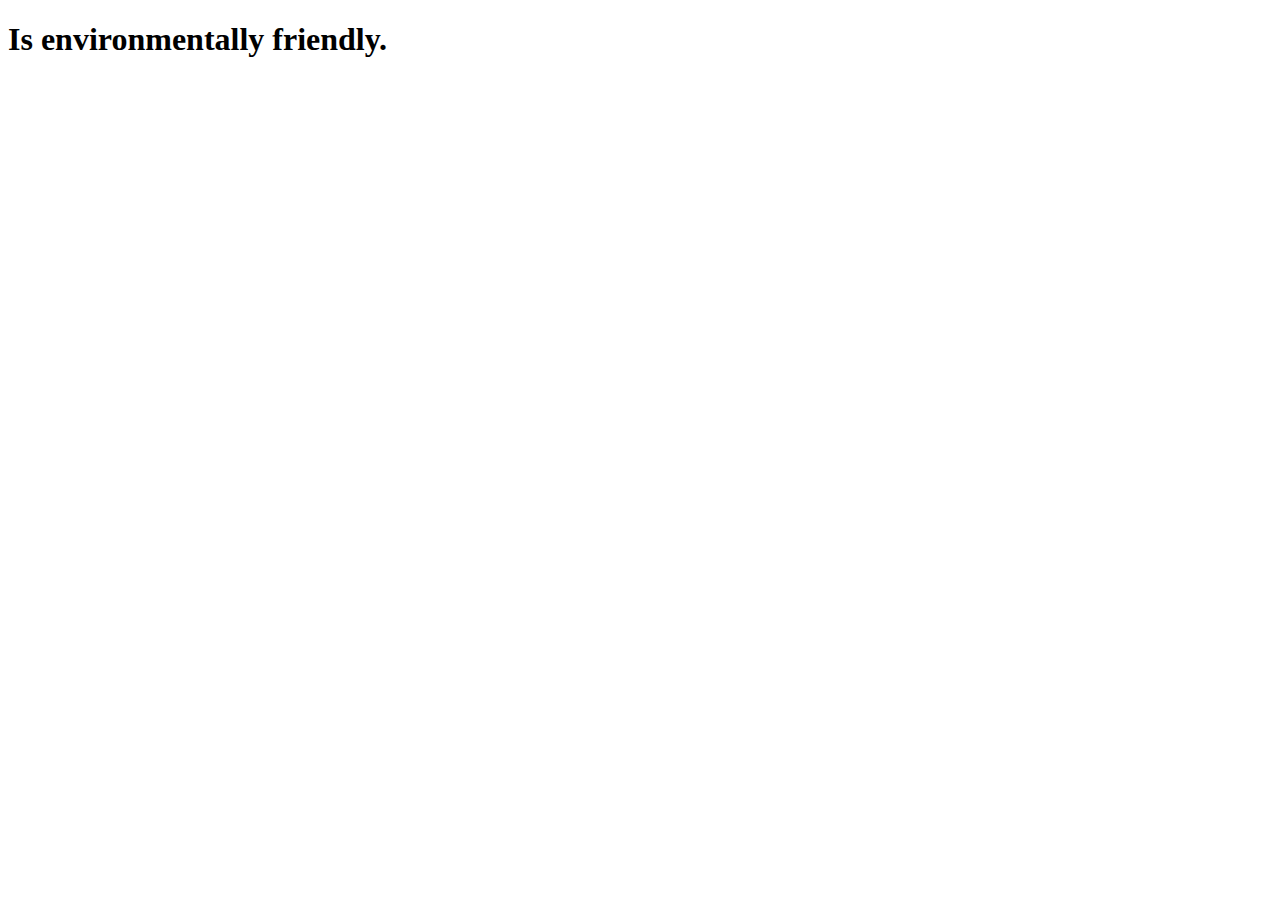
==== site/index10.html @ 8b733d54 "new pages for each principle are created" ====
<!DOCTYPE html>
<html lang="en">
<head>
  <meta charset="UTF-8">
  <meta name="viewport" content="width=device-width, initial-scale=1.0">
  <title>Is environmentally friendly.</title>
</head>
<body>
  <h1>Is environmentally friendly.</h1>

</body>
</html>
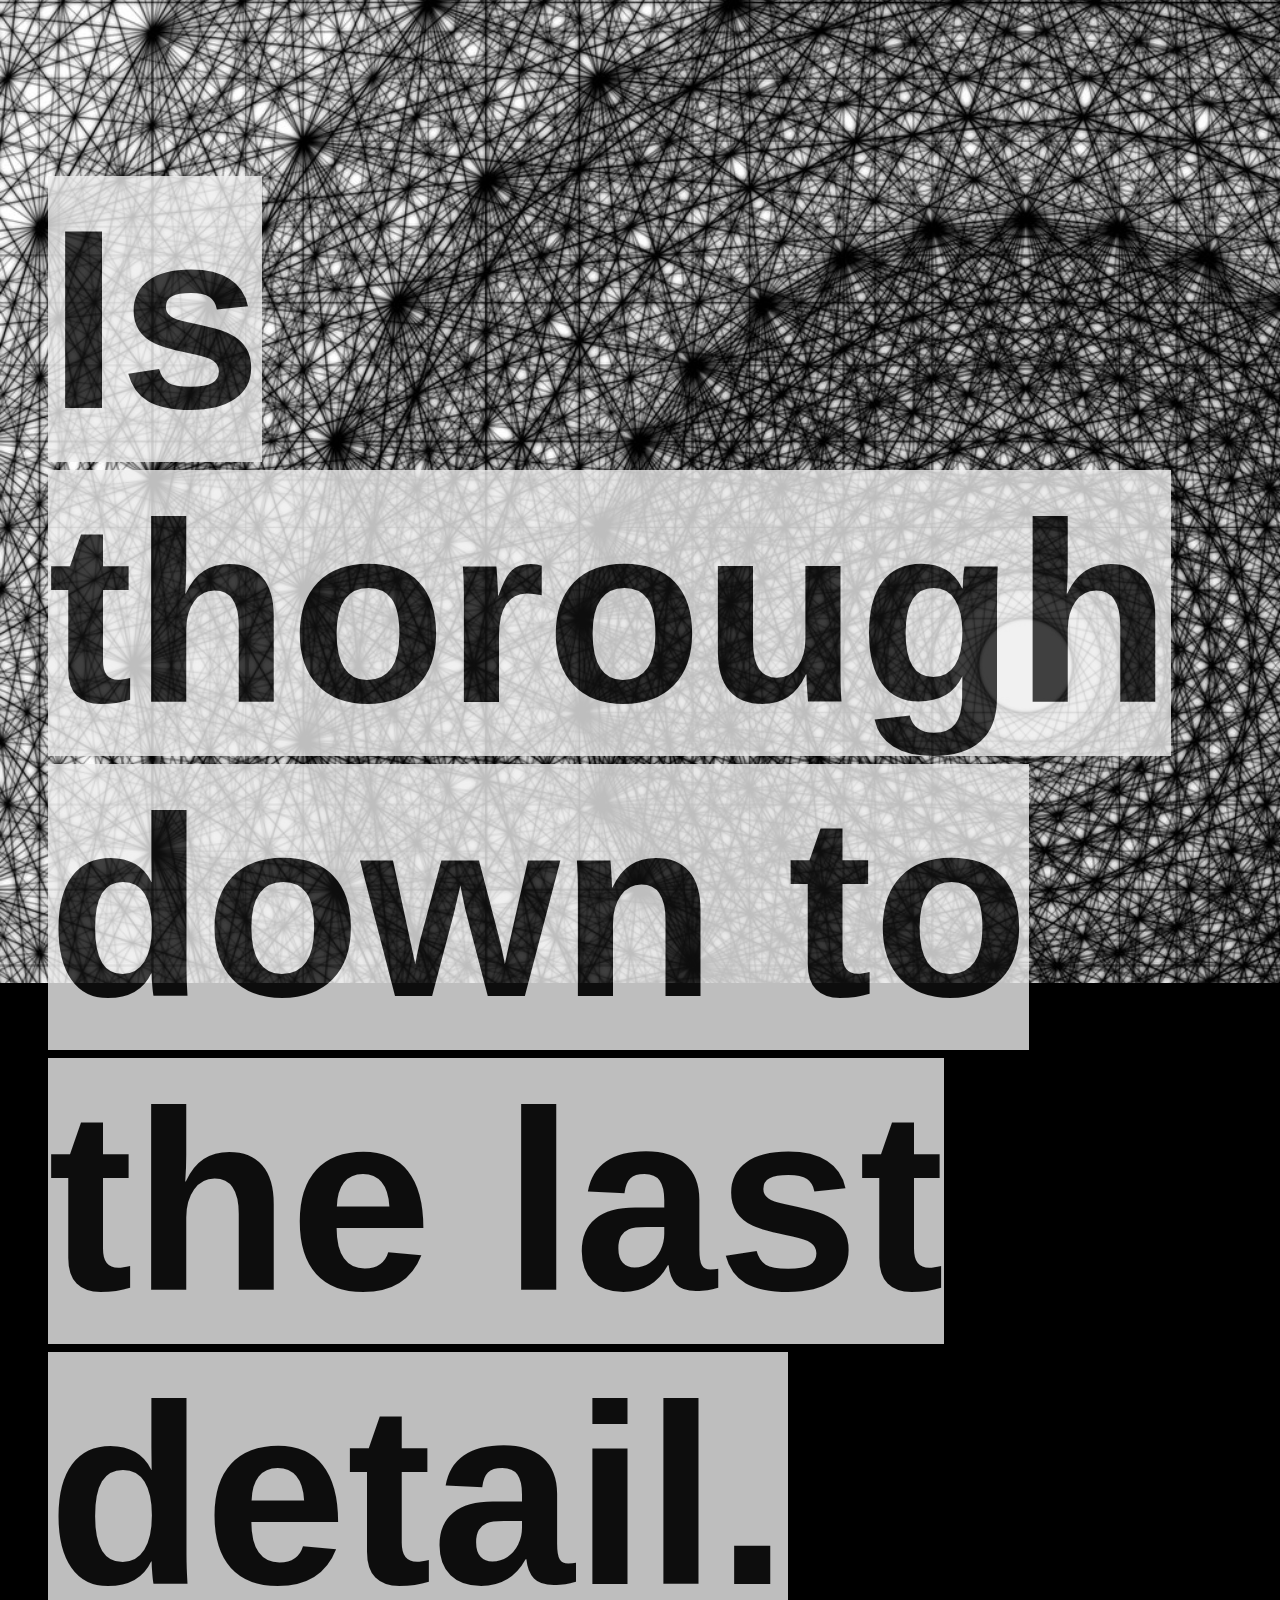
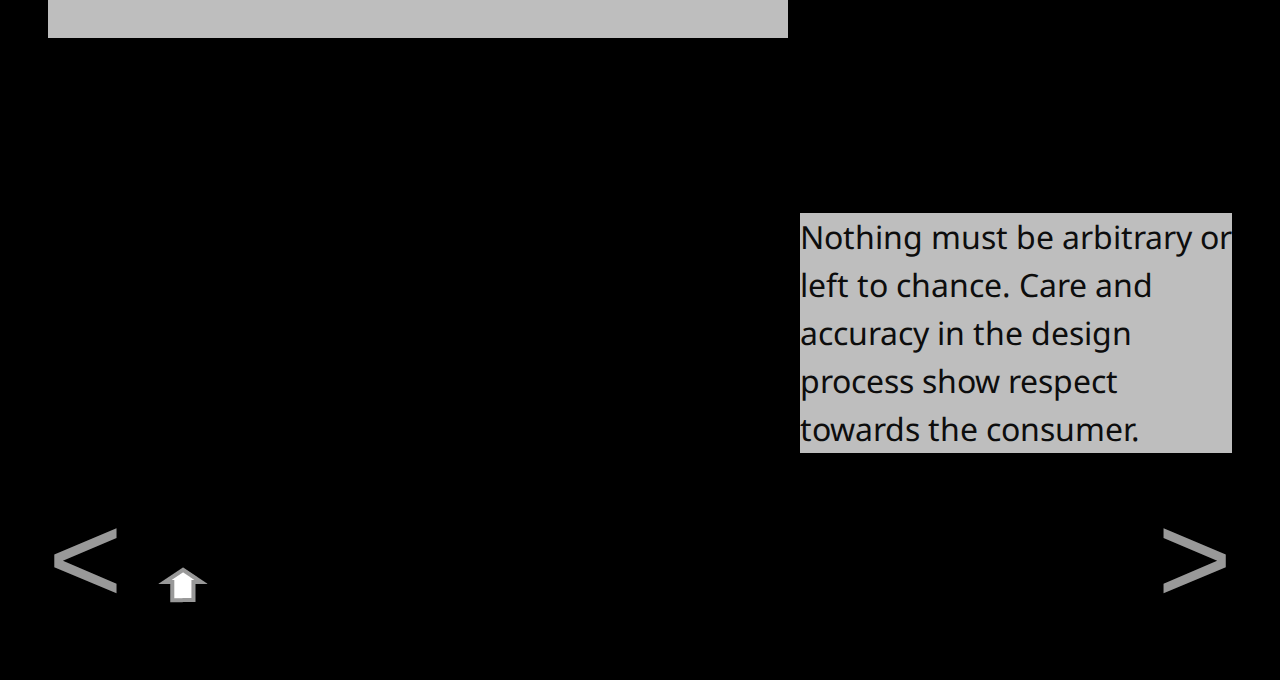
==== commit fd42aa30: "index9 copied on index10" ====
--- a/site/index10.html
+++ b/site/index10.html
@@ -1,12 +1,28 @@
 <!DOCTYPE html>
-<html lang="en">
+<html style="background: no-repeat url(img/8-jared-tarbell.jpeg) center/100% #000 fixed;" lang="en">
 <head>
   <meta charset="UTF-8">
   <meta name="viewport" content="width=device-width, initial-scale=1.0">
-  <title>Is environmentally friendly.</title>
+  <title>Is thorough down to the last detail.</title>
+  <link rel="preconnect" href="https://fonts.googleapis.com">
+  <link rel="preconnect" href="https://fonts.gstatic.com" crossorigin>
+  <link href="https://fonts.googleapis.com/css2?family=Noto+Sans&display=swap" rel="stylesheet">
+  <link href="css/reset.css" rel="stylesheet"><!-- DO NOT EDIT THIS LINE. -->
+  <link href="css/style.css" rel="stylesheet">
 </head>
 <body>
-  <h1>Is environmentally friendly.</h1>
-
+  <header>
+  <h1><span class="highlight">Is thorough down to the last detail.</span></h1>
+  </header>
+  <main>
+  <p class="highlight">
+  Nothing must be arbitrary or left to chance. Care and accuracy in the design process show respect towards the consumer.
+  </p>
+  </main>
+  <nav>
+    <a href="index8.html">&lt;</a>
+    <a href="index10.html" class="leftaline">&gt;</a>
+    <a href="index.html"><img src="img/index.png" alt=""></a>
+  </nav>
 </body>
 </html>
--- a/site/css/style.css
+++ b/site/css/style.css
@@ -0,0 +1,61 @@
+@font-face {
+  font-family: 'BebasNeue-book';
+  src: url('BebasNeue-Book.ttf') format("truetype");
+}
+
+a {
+  color: #999;
+  text-decoration: none;
+}
+
+body {
+  font-family: 'BebasNeue-book', sans-serif;
+  margin: 3rem;
+  font-size: 8rem;
+  color: #aaa;
+}
+
+h2 {
+  margin-left: 47rem;
+}
+
+p {
+  margin-left: 47rem;
+  font: 2rem / 1.5 'noto sans', sans-serif;
+  color: #aaa;
+}
+
+img {
+  text-align: center;
+  margin: 0 auto;
+}
+
+.leftaline {
+  float: right;
+}
+
+.highlight {
+  color: #111;
+  background-color: #eee;
+  opacity: .8;
+}
+
+.titlewithtext {
+  margin-left: 47rem;
+}
+
+.opacity {
+  opacity: .3;
+}
+
+#titleasbody{
+  font-family: 'BebasNeue-book', sans-serif;
+  text-align: left;
+  font-size: 8rem;
+  color: #555;
+  text-shadow: 0rem 0rem 1rem #555;
+}
+
+#blacktext {
+  color: #000;
+}
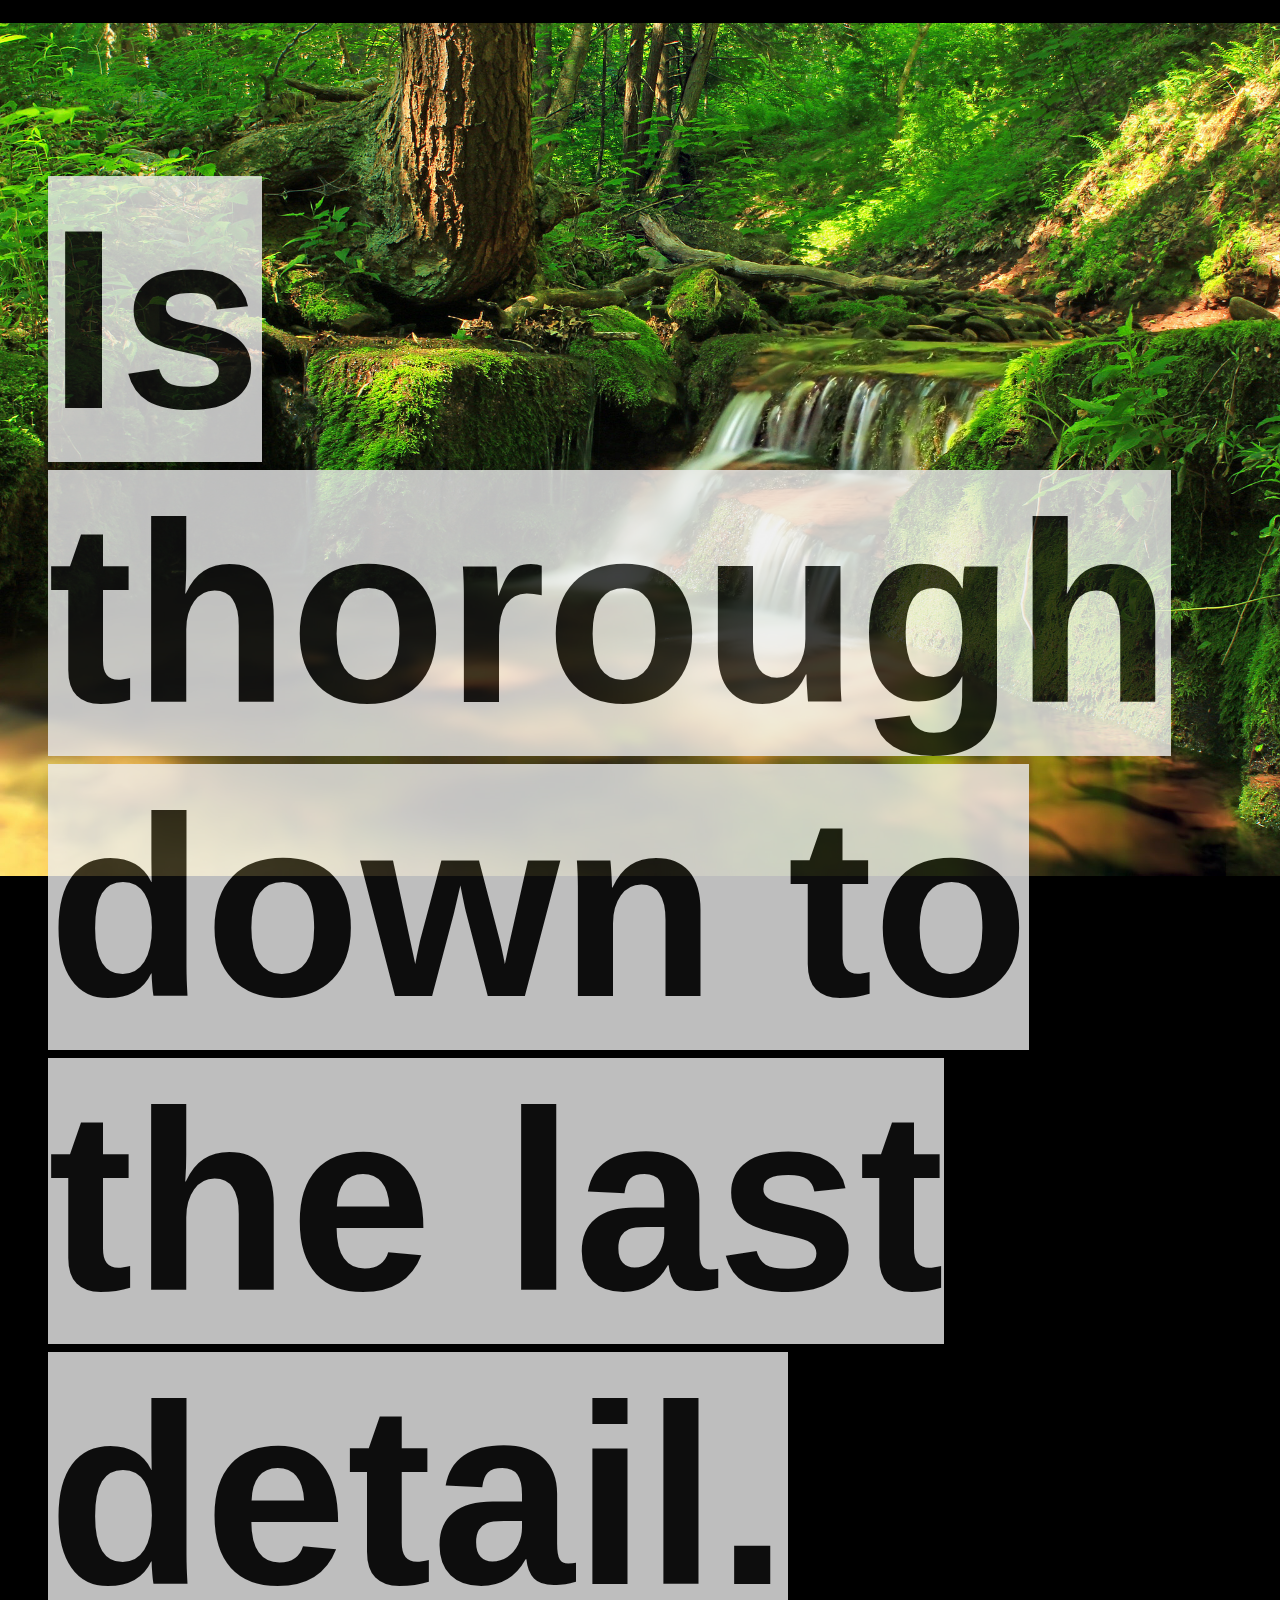
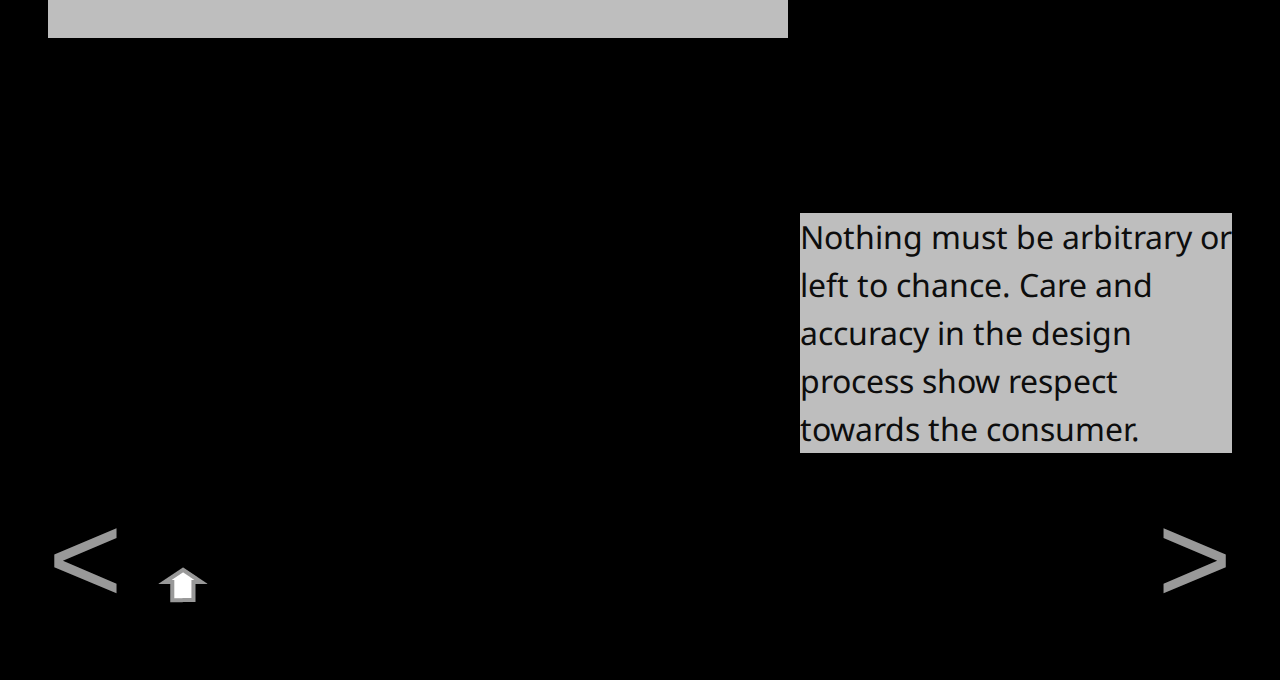
==== commit a9c01345: "bg changed" ====
--- a/site/index10.html
+++ b/site/index10.html
@@ -1,5 +1,5 @@
 <!DOCTYPE html>
-<html style="background: no-repeat url(img/8-jared-tarbell.jpeg) center/100% #000 fixed;" lang="en">
+<html style="background: no-repeat url(img/9-gpa-photo-archive.jpg) center/100% #000 fixed;" lang="en">
 <head>
   <meta charset="UTF-8">
   <meta name="viewport" content="width=device-width, initial-scale=1.0">
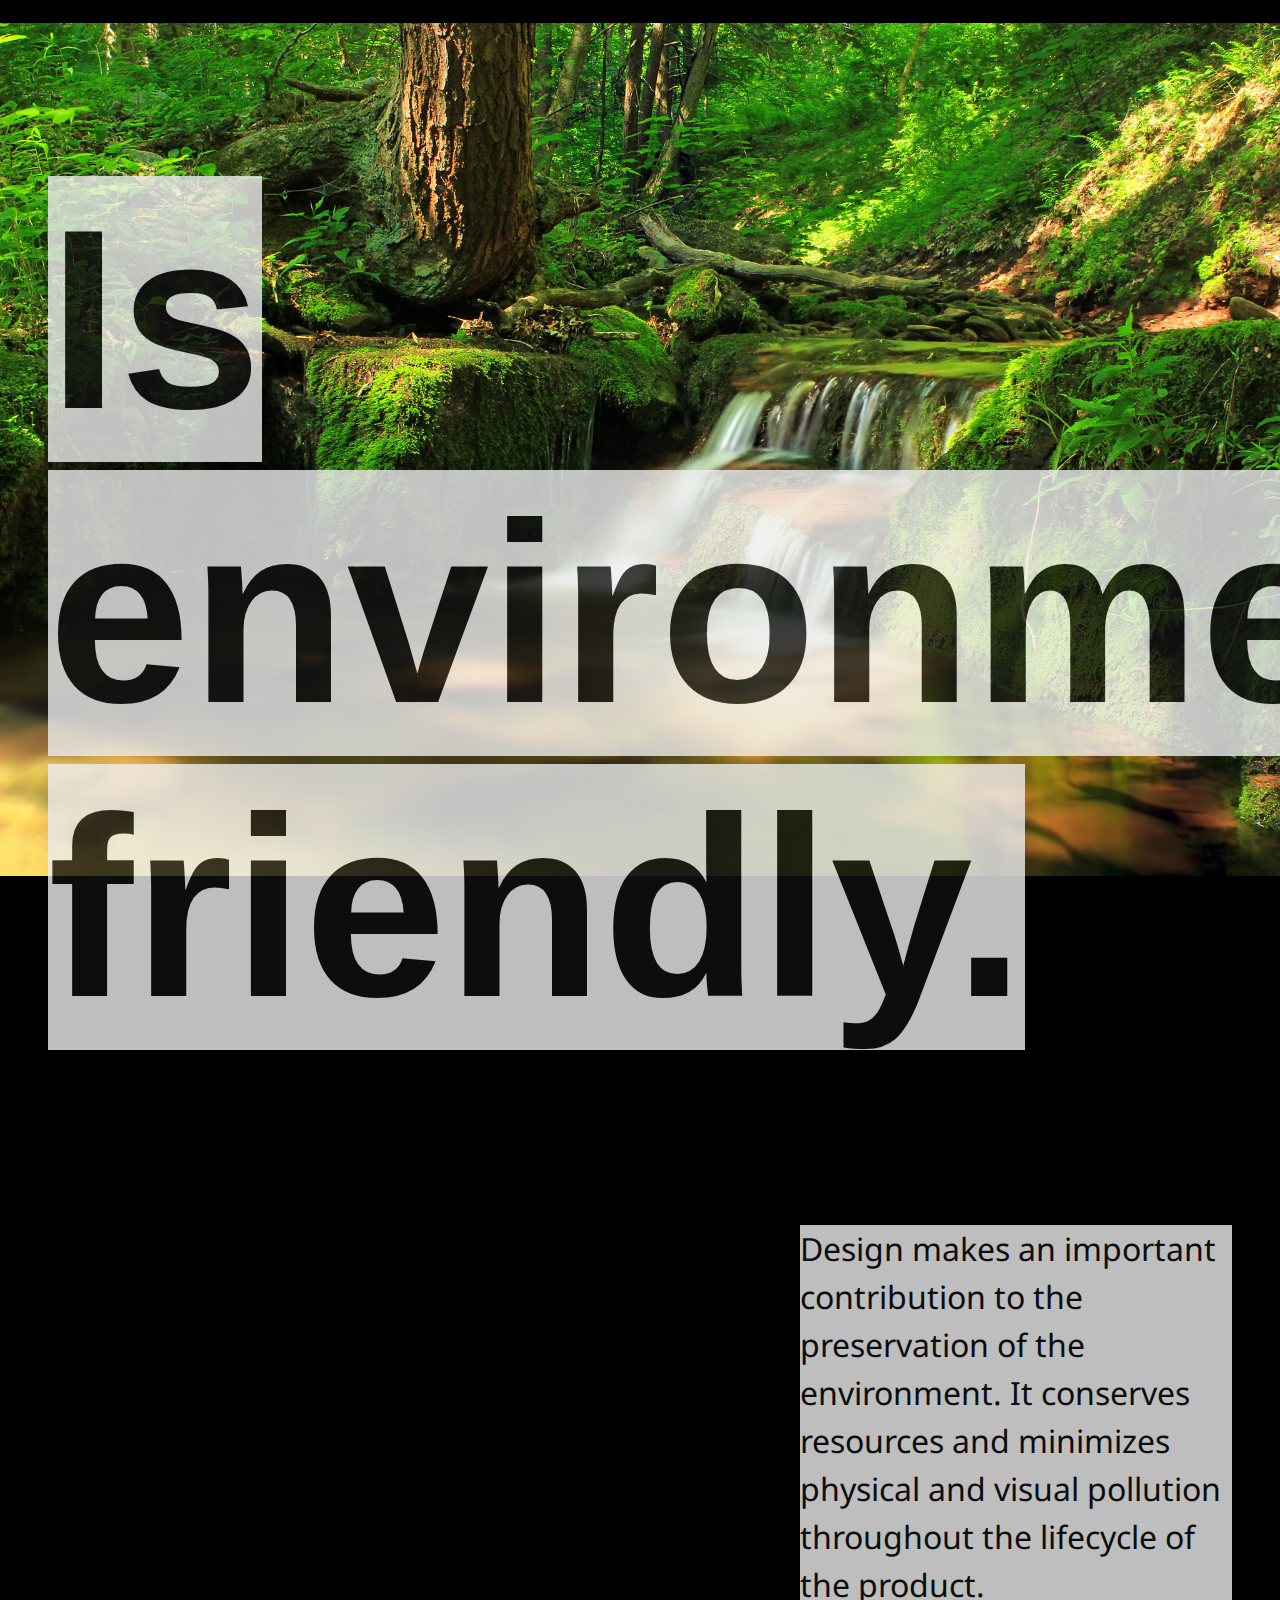
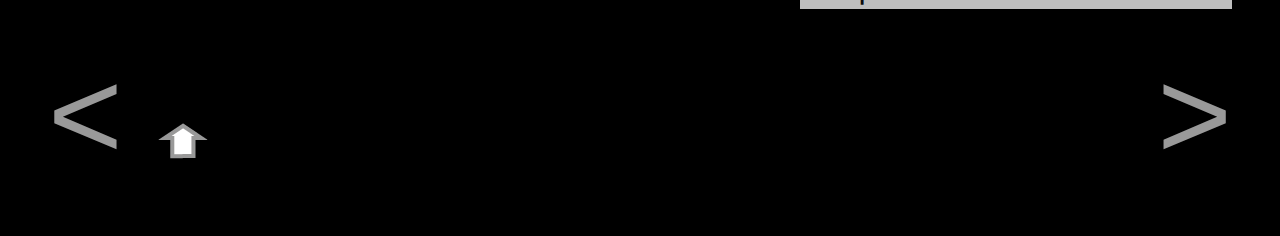
==== commit 69ab2f8c: "content changed" ====
--- a/site/index10.html
+++ b/site/index10.html
@@ -12,11 +12,11 @@
 </head>
 <body>
   <header>
-  <h1><span class="highlight">Is thorough down to the last detail.</span></h1>
+  <h1><span class="highlight">Is environmentally friendly.</span></h1>
   </header>
   <main>
   <p class="highlight">
-  Nothing must be arbitrary or left to chance. Care and accuracy in the design process show respect towards the consumer.
+  Design makes an important contribution to the preservation of the environment. It conserves resources and minimizes physical and visual pollution throughout the lifecycle of the product.
   </p>
   </main>
   <nav>
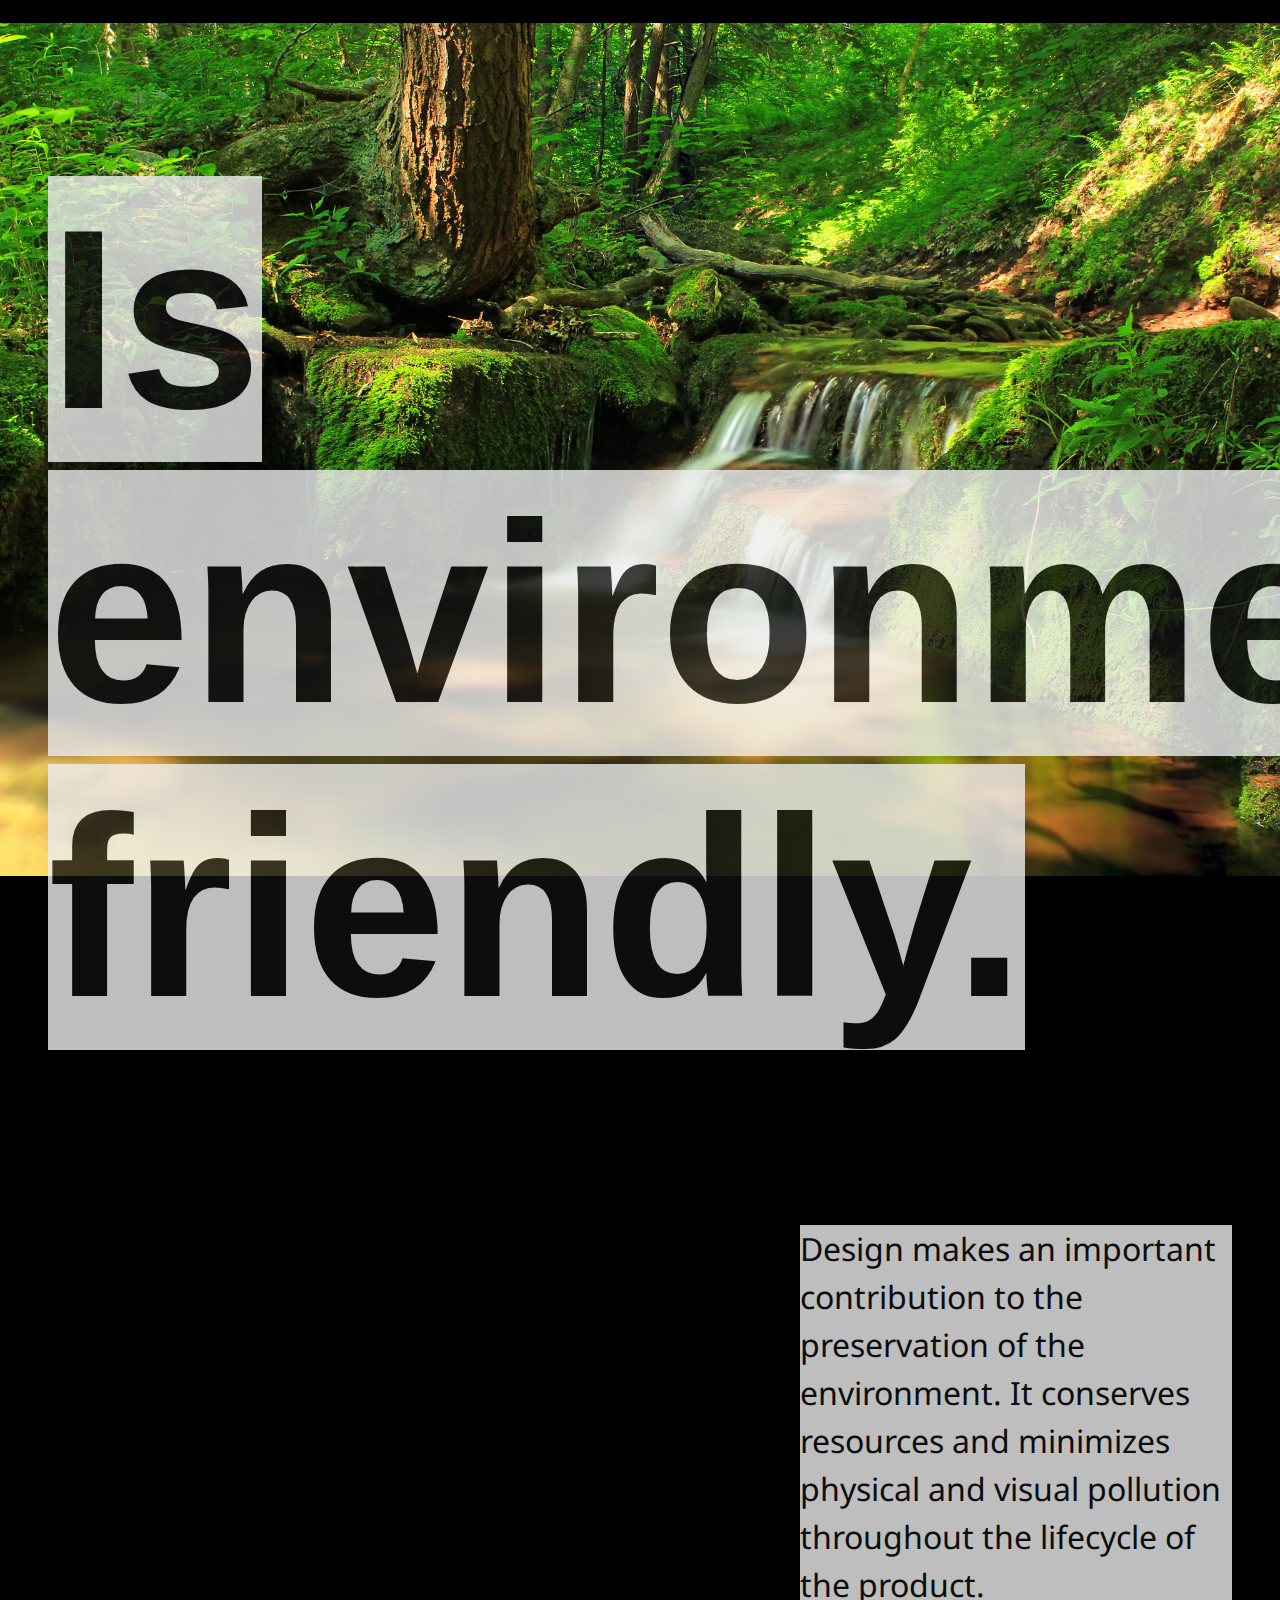
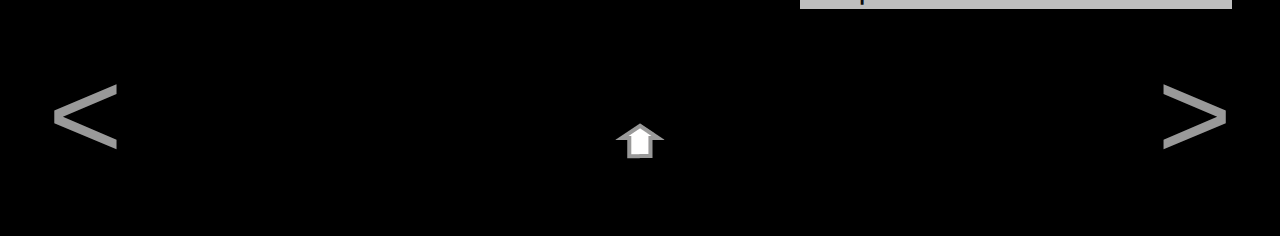
==== commit bd77f233: "added right aline class to nav icon on all pages" ====
--- a/site/index10.html
+++ b/site/index10.html
@@ -20,8 +20,8 @@
   </p>
   </main>
   <nav>
-    <a href="index8.html">&lt;</a>
-    <a href="index10.html" class="leftaline">&gt;</a>
+    <a href="index9.html" class="rightaline">&lt;</a>
+    <a href="index11.html" class="leftaline">&gt;</a>
     <a href="index.html"><img src="img/index.png" alt=""></a>
   </nav>
 </body>
--- a/site/css/style.css
+++ b/site/css/style.css
@@ -25,13 +25,12 @@
   color: #aaa;
 }
 
-img {
-  text-align: center;
-  margin: 0 auto;
+.leftaline {
+  float: right;
 }
 
-.leftaline {
-  float: right;
+.rightaline {
+  float: left;
 }
 
 .highlight {
@@ -48,6 +47,10 @@
   opacity: .3;
 }
 
+nav {
+  text-align: center;
+}
+
 #titleasbody{
   font-family: 'BebasNeue-book', sans-serif;
   text-align: left;
